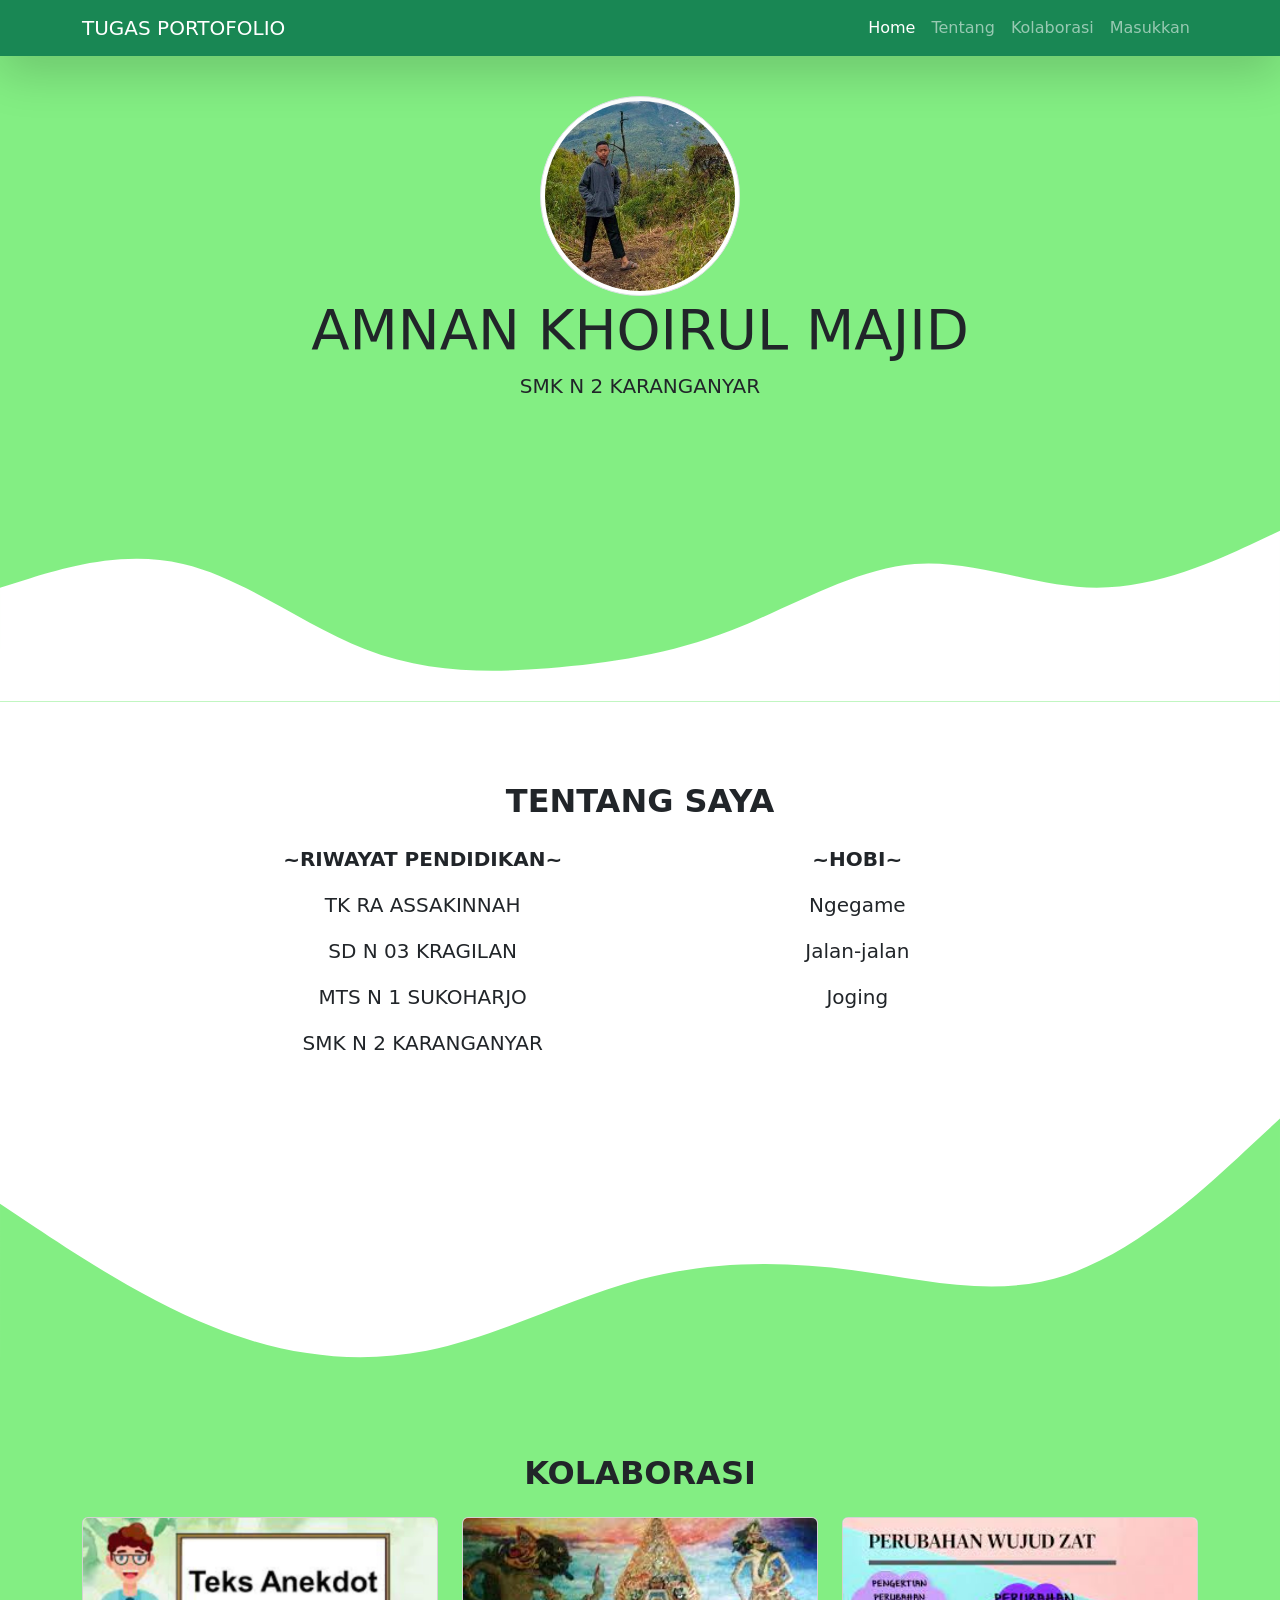
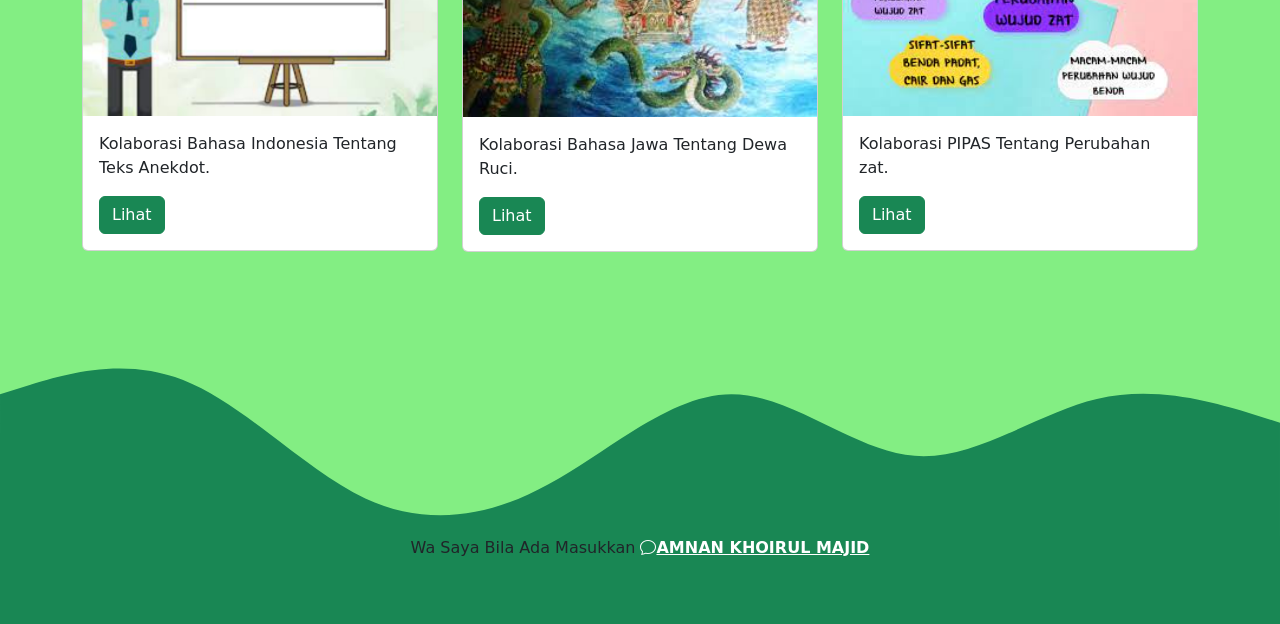
==== index.html @ a63997b0 "first cm" ====
<!DOCTYPE html>
<html lang="en">
  <head>
    <!-- Required meta tags -->

    <meta charset="utf-8" />
    <meta name="viewport" content="width=device-width, initial-scale=1" />

    <!-- Bootstrap CSS -->

    <link href="https://cdn.jsdelivr.net/npm/bootstrap@5.0.2/dist/css/bootstrap.min.css" rel="stylesheet" integrity="sha384-EVSTQN3/azprG1Anm3QDgpJLIm9Nao0Yz1ztcQTwFspd3yD65VohhpuuCOmLASjC" crossorigin="anonymous" />
    <!-- icons -->
    <link rel="stylesheet" href="https://cdn.jsdelivr.net/npm/bootstrap-icons@1.11.1/font/bootstrap-icons.css">
    <!-- akhir icons -->
    <title>CV AKM</title>
    <!-- my css -->
    <link rel="stylesheet" href="style.css" />
  </head>
  <body>
    <!-- navbar -->

    <nav class="navbar navbar-expand-lg navbar-dark shadow-lg bg-success fixed-top">
      <div class="container">
        <a class="navbar-brand" href="#">TUGAS PORTOFOLIO</a>
        <button class="navbar-toggler" type="button" data-bs-toggle="collapse" data-bs-target="#navbarNav" aria-controls="navbarNav" aria-expanded="false" aria-label="Toggle navigation">
          <span class="navbar-toggler-icon"></span>
        </button>
        <div class="collapse navbar-collapse" id="navbarNav">
          <ul class="navbar-nav ms-auto">
            <li class="nav-item">
              <a class="nav-link active" aria-current="page" href="#Home">Home</a>
            </li>
            <li class="nav-item">
              <a class="nav-link" href="#Tentang">Tentang</a>
            </li>
            <li class="nav-item">
              <a class="nav-link" href="#Kolaborasi">Kolaborasi</a>
            </li>
            <li class="nav-item">
              <a class="nav-link" href="#Masukkan">Masukkan</a>
            </li>
          </ul>
        </div>
      </div>
    </nav>

    <!-- akhir navbar -->

    <!-- awal jumbotron -->

    <section id="Home">
      <img src="WhatsApp Image 2023-10-22 at 22.53.59 (1).jpeg" alt="AMNAN KHOIRUL MAJID" width="200" class="rounded-circle img-thumbnail" />
      <b><h1 class="display-4">AMNAN KHOIRUL MAJID</h1></b>
      <p class="lead">SMK N 2 KARANGANYAR</p>
      <svg xmlns="http://www.w3.org/2000/svg" viewBox="0 0 1440 320">
        <path
          fill="#ffffff"
          fill-opacity=""
          d="M0,192L34.3,181.3C68.6,171,137,149,206,165.3C274.3,181,343,235,411,261.3C480,288,549,288,617,282.7C685.7,277,754,267,823,240C891.4,213,960,171,1029,165.3C1097.1,160,1166,192,1234,192C1302.9,192,1371,160,1406,144L1440,128L1440,320L1405.7,320C1371.4,320,1303,320,1234,320C1165.7,320,1097,320,1029,320C960,320,891,320,823,320C754.3,320,686,320,617,320C548.6,320,480,320,411,320C342.9,320,274,320,206,320C137.1,320,69,320,34,320L0,320Z"
        ></path>
      </svg>
    </section>

    <!-- akhir jumbotron -->
    <!-- awal about -->
    <section id="Tentang">
      <div class="coutainer">
        <div class="row text-center mb-3">
          <div class="col">
            <h2 class="fw-bold">TENTANG SAYA</h2></b>
          </div>
        </div>
        <div class="row justify-content-center fs-5 text-center mb-3">
          <div class="col-md-4">
            <p>
              <b><tr>~RIWAYAT PENDIDIKAN~</tr></b>
              <td>
                <p>TK RA ASSAKINNAH</p>
                <p>SD N 03 KRAGILAN</p>
                <p>MTS N 1 SUKOHARJO</p>
                <p>SMK N 2 KARANGANYAR</p>
              </td>
            </p>
          </div>
          <div class="col-md-4">
            <p>
              <b><tr>~HOBI~</tr></b>
              <td>
                <p>Ngegame</p>
                <p>Jalan-jalan</p>
                <p>Joging</p>
              </td>
            </p>
          </div>
        </div>
      </div>
    </section>
    <svg xmlns="http://www.w3.org/2000/svg" viewBox="0 0 1440 320">
      <path
        fill="#83ee83"
        fill-opacity="1"
        d="M0,128L40,154.7C80,181,160,235,240,266.7C320,299,400,309,480,293.3C560,277,640,235,720,213.3C800,192,880,192,960,202.7C1040,213,1120,235,1200,208C1280,181,1360,107,1400,69.3L1440,32L1440,320L1400,320C1360,320,1280,320,1200,320C1120,320,1040,320,960,320C880,320,800,320,720,320C640,320,560,320,480,320C400,320,320,320,240,320C160,320,80,320,40,320L0,320Z"
      ></path>
    </svg>
    <!-- akhir about -->
    <!-- awal projek -->
    <section id="Kolaborasi">
      <div class="container">
        <div class="row text-center mb-3">
          <div class="col">
            <b><h2 class="fw-bold">KOLABORASI</h2></b>
          </div>
        </div>
        <div class="row">
          <div class="col-md-4">
            <div class="card">
              <img src="indo.jpeg" class="card-img-top" alt="Bahasa Indonesia" />
              <div class="card-body">
                <p class="card-text">Kolaborasi Bahasa Indonesia Tentang Teks Anekdot.</p>
                <a href="indo.html" class="btn btn-success">Lihat</a>
              </div>
            </div>
          </div>
          <div class="col-md-4">
            <div class="card">
              <img src="jawa.jpg" class="card-img-top" alt="Bahasa Indonesia" />
              <div class="card-body">
                <p class="card-text">Kolaborasi Bahasa Jawa Tentang Dewa Ruci.</p>
                <a href="jawa.html"class="btn btn-success">Lihat</a>
              </div>
            </div>
          </div>
          <div class="col-md-4">
            <div class="card">
              <img src="pipas.jpg" class="card-img-top" alt="Bahasa Indonesia" />
              <div class="card-body">
                <p class="card-text">Kolaborasi PIPAS Tentang Perubahan zat.</p>
                <a href="pipas.html"class="btn btn-success">Lihat</a>
              </div>
            </div>
          </div>
        </div>
      </div>
      <svg xmlns="http://www.w3.org/2000/svg" viewBox="0 0 1440 320">
        <path
          fill="#198754"
          fill-opacity="1"
          d="M0,160L34.3,149.3C68.6,139,137,117,206,144C274.3,171,343,245,411,277.3C480,309,549,299,617,261.3C685.7,224,754,160,823,160C891.4,160,960,224,1029,229.3C1097.1,235,1166,181,1234,165.3C1302.9,149,1371,171,1406,181.3L1440,192L1440,320L1405.7,320C1371.4,320,1303,320,1234,320C1165.7,320,1097,320,1029,320C960,320,891,320,823,320C754.3,320,686,320,617,320C548.6,320,480,320,411,320C342.9,320,274,320,206,320C137.1,320,69,320,34,320L0,320Z"
        ></path>
      </svg>
    </section>
    <!-- akhir projek -->
    <!-- masukan  -->
    <!-- <div class="masukkan">
      <div class="container">
        <div class="row text-center mb-3">
          <div class="col">
            <h2>Bila Ada Masukkan</h2>
          </div>
        </div>
      </div>
    </div> -->
    <!-- <svg xmlns="http://www.w3.org/2000/svg" viewBox="0 0 1440 320">
      <path
        fill="#198754"
        fill-opacity="1"
        d="M0,160L34.3,149.3C68.6,139,137,117,206,144C274.3,171,343,245,411,277.3C480,309,549,299,617,261.3C685.7,224,754,160,823,160C891.4,160,960,224,1029,229.3C1097.1,235,1166,181,1234,165.3C1302.9,149,1371,171,1406,181.3L1440,192L1440,320L1405.7,320C1371.4,320,1303,320,1234,320C1165.7,320,1097,320,1029,320C960,320,891,320,823,320C754.3,320,686,320,617,320C548.6,320,480,320,411,320C342.9,320,274,320,206,320C137.1,320,69,320,34,320L0,320Z"
      ></path>
    </svg> -->
    <!-- akhir masukkan -->

    <script src="https://cdn.jsdelivr.net/npm/bootstrap@5.0.2/dist/js/bootstrap.bundle.min.js" integrity="sha384-MrcW6ZMFYlzcLA8Nl+NtUVF0sA7MsXsP1UyJoMp4YLEuNSfAP+JcXn/tWtIaxVXM" crossorigin="anonymous"></script>
  </body>
  <footer id="Masukkan">
  <!-- <footer class="bg-success text-center pb-5 text-white"> -->
    <p>Wa Saya Bila Ada Masukkan <i class="bi bi-chat text-white"></i><a href="https://wa.me/62882003370440" class="text-white fw-bold">AMNAN KHOIRUL MAJID</a></p>
  </footer>
</html>
---- style.css ----
#Home {
  padding-top: 6rem;
  background-color: #83ee83;
  text-align: center;
}

#Kolaborasi{
  background-color:#83ee83 ;
}
section{
  padding-top: 5rem;
  cursor: pointer;
}
footer{
  background-color: #198754;
  /* padding-top: 5; */
  text-decoration-color: white;
  padding-bottom: 3rem;
  text-align: center;
}
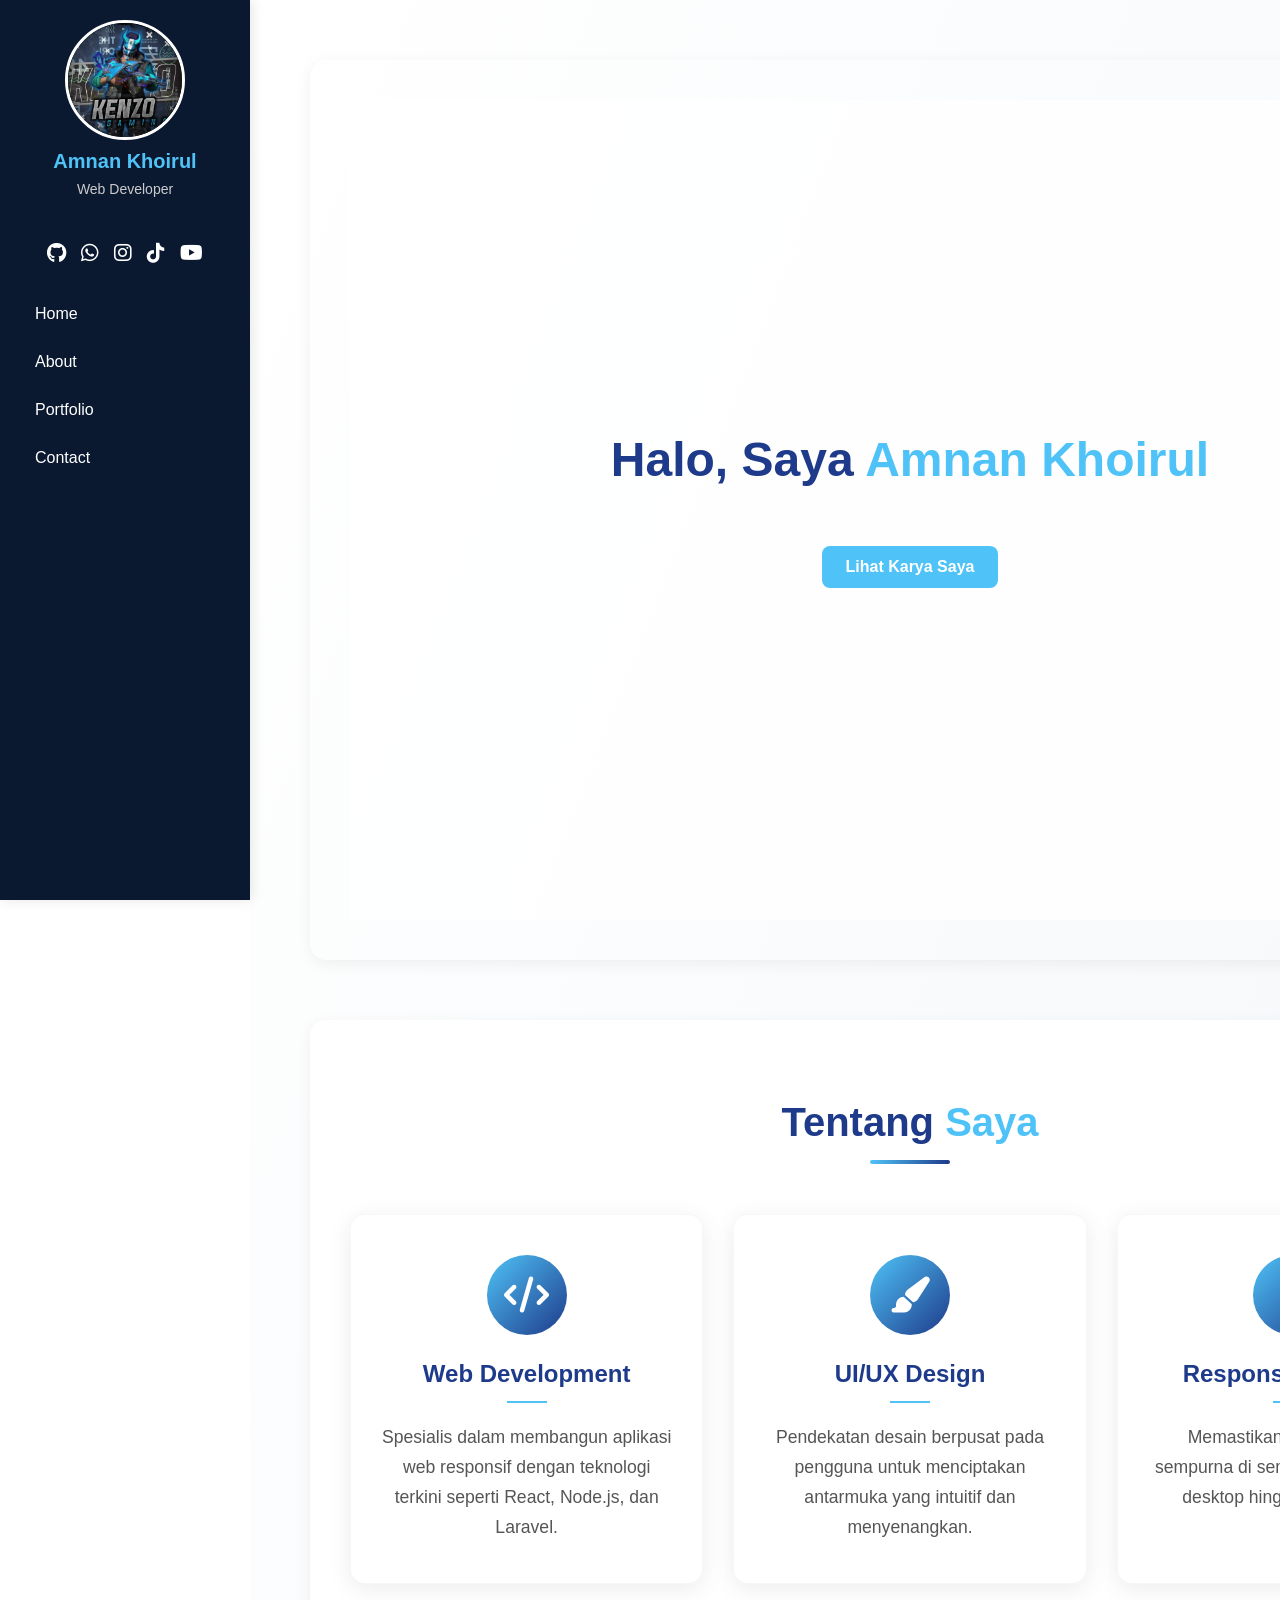
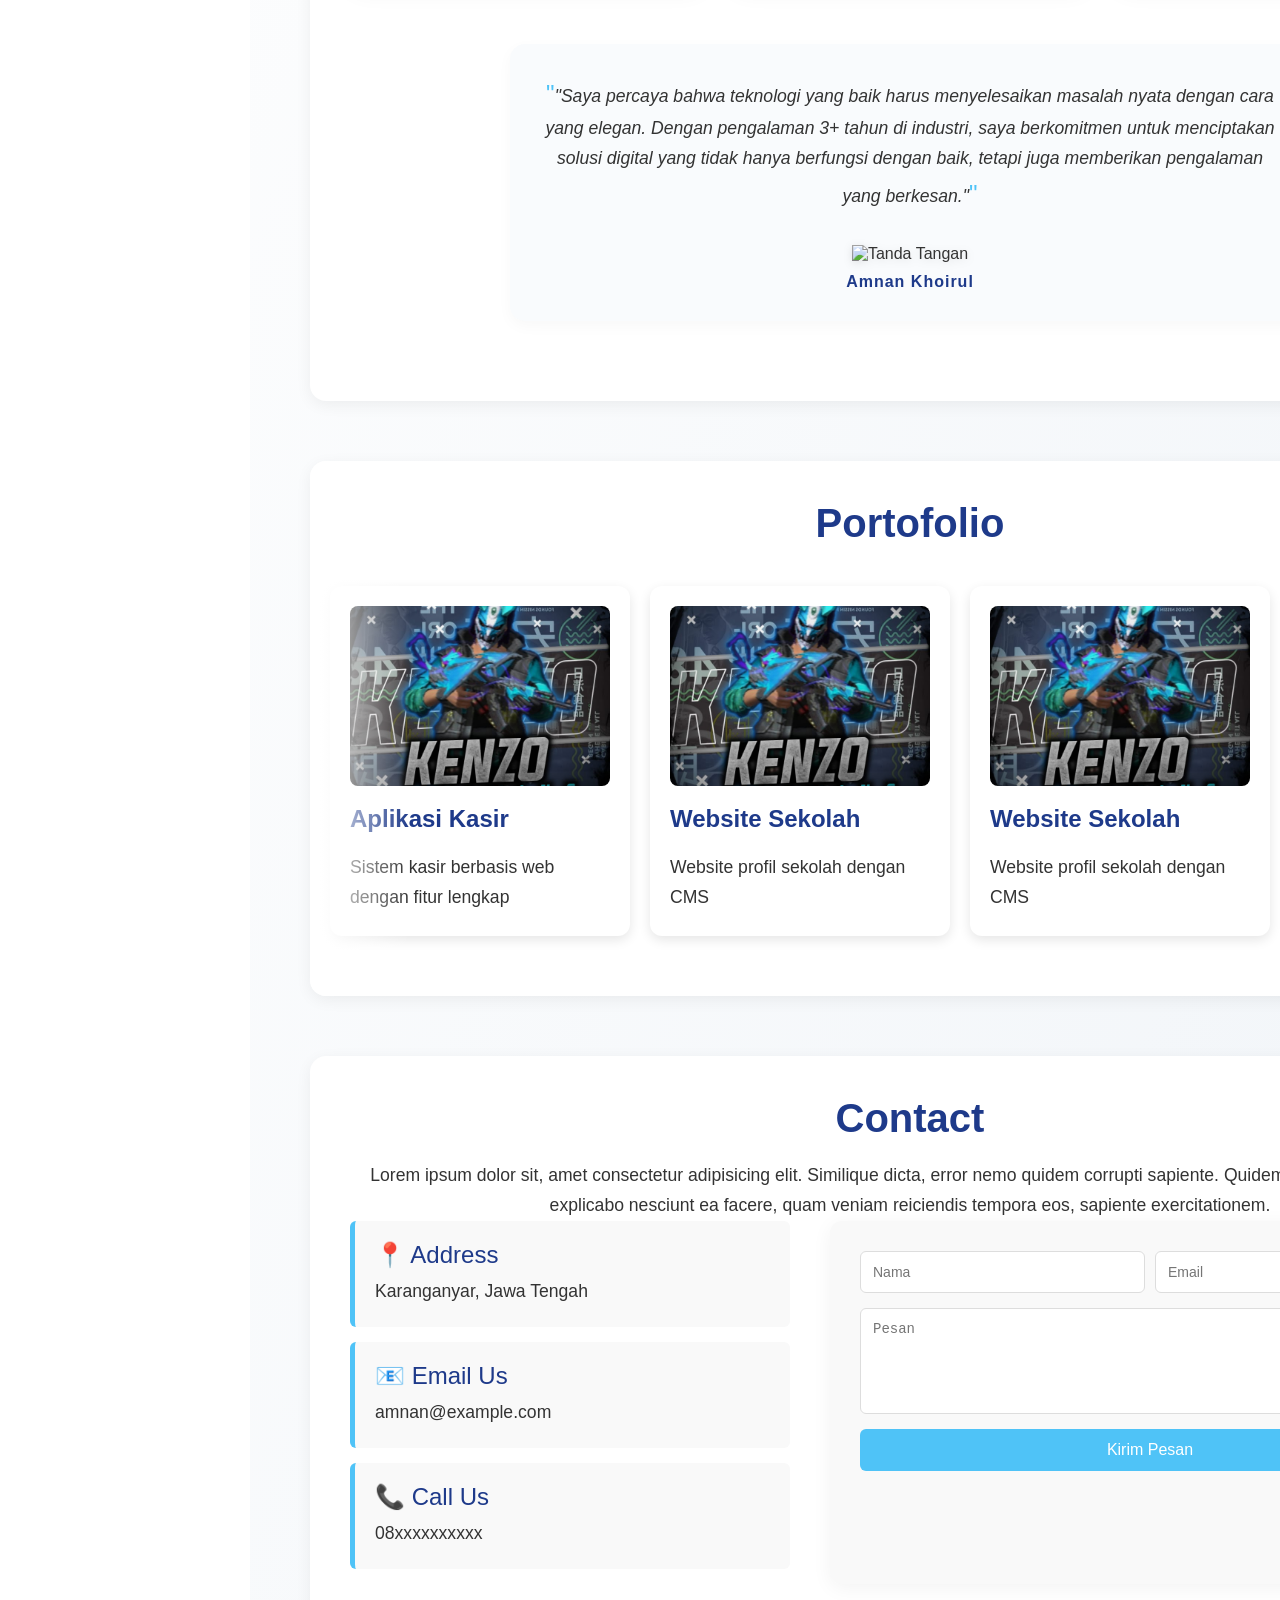
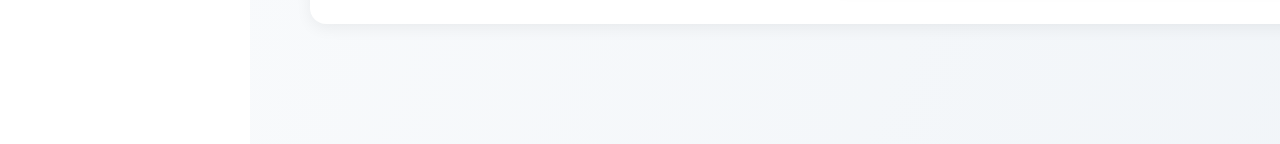
==== commit 38005fe4: "upload landing page" ====
--- a/index.html
+++ b/index.html
@@ -1,178 +1,194 @@
 <!DOCTYPE html>
-<html lang="en">
-  <head>
-    <!-- Required meta tags -->
+<html lang="id">
+<head>
+    <meta charset="UTF-8" />
+    <meta name="viewport" content="width=device-width, initial-scale=1.0" />
+    <title>Portofolio Amnan Khoirul</title>
+    <link rel="stylesheet" href="style.css" />
+    <link href="https://unpkg.com/aos@2.3.1/dist/aos.css" rel="stylesheet" />
+    <link href="https://cdnjs.cloudflare.com/ajax/libs/font-awesome/6.5.0/css/all.min.css" rel="stylesheet" />
 
-    <meta charset="utf-8" />
-    <meta name="viewport" content="width=device-width, initial-scale=1" />
+</head>
+<body>
+    <div class="container">
+        <aside class="sidebar">
+            <div class="profile">
+                <div class="profile-pic">
+                <img src="img/profil.jpeg" alt="Foto Profil" />
+                </div>
+                <h2>Amnan Khoirul</h2>
+                <p>Web Developer</p>
+            </div>
+            <div class="social-icons">
+                <a href="#"><i class="fab fa-github"></i></a>
+                <a href="#"><i class="fab fa-whatsapp"></i></a>
+                <a href="#"><i class="fab fa-instagram"></i></a>
+                <a href="#"><i class="fab fa-tiktok"></i></a>
+                <a href="#"><i class="fab fa-youtube"></i></a>
+                
+            </div>
+            <nav class="nav">
+                <a href="#home">Home</a>
+                <a href="#about">About</a>
+                <a href="#portfolio">Portfolio</a>
+                <a href="#contact">Contact</a>
+            </nav>
+        </aside>
+        
+        <!-- home -->
+        <main class="main">
+            <section id="home" class="hero-section">
+            <div class="overlay">
+                <div class="hero-content" data-aos="fade-up">
+                <h1>Halo, Saya <span class="highlight">Amnan Khoirul</span></h1>
+                <p id="typed-desc"></p> <!-- Biarkan kosong, akan diisi oleh Typed.js -->
+                <a href="#portfolio" class="cta-button">Lihat Karya Saya</a>
+                </div>
+            </div>
+            </section>
 
-    <!-- Bootstrap CSS -->
 
-    <link href="https://cdn.jsdelivr.net/npm/bootstrap@5.0.2/dist/css/bootstrap.min.css" rel="stylesheet" integrity="sha384-EVSTQN3/azprG1Anm3QDgpJLIm9Nao0Yz1ztcQTwFspd3yD65VohhpuuCOmLASjC" crossorigin="anonymous" />
-    <!-- icons -->
-    <link rel="stylesheet" href="https://cdn.jsdelivr.net/npm/bootstrap-icons@1.11.1/font/bootstrap-icons.css">
-    <!-- akhir icons -->
-    <title>CV AKM</title>
-    <!-- my css -->
-    <link rel="stylesheet" href="style.css" />
-  </head>
-  <body>
-    <!-- navbar -->
+            <section id="about" class="about-section">
+            <h2 class="section-title">Tentang <span>Saya</span></h2>
+            
+            <div class="about-grid">
+                <div class="about-card" data-aos="zoom-in">
+                <div class="about-icon">
+                    <i class="fas fa-code"></i>
+                </div>
+                <h3>Web Development</h3>
+                <p>Spesialis dalam membangun aplikasi web responsif dengan teknologi terkini seperti React, Node.js, dan Laravel.</p>
+                </div>
+                
+                <div class="about-card" data-aos="zoom-in" data-aos-delay="100">
+                <div class="about-icon">
+                    <i class="fas fa-paint-brush"></i>
+                </div>
+                <h3>UI/UX Design</h3>
+                <p>Pendekatan desain berpusat pada pengguna untuk menciptakan antarmuka yang intuitif dan menyenangkan.</p>
+                </div>
+                
+                <div class="about-card" data-aos="zoom-in" data-aos-delay="200">
+                <div class="about-icon">
+                    <i class="fas fa-mobile-alt"></i>
+                </div>
+                <h3>Responsive Design</h3>
+                <p>Memastikan website tampil sempurna di semua perangkat, dari desktop hingga smartphone.</p>
+                </div>
+            </div>
+            
+            <div class="about-bio">
+                <p>"Saya percaya bahwa teknologi yang baik harus menyelesaikan masalah nyata dengan cara yang elegan. Dengan pengalaman 3+ tahun di industri, saya berkomitmen untuk menciptakan solusi digital yang tidak hanya berfungsi dengan baik, tetapi juga memberikan pengalaman yang berkesan."</p>
+                <div class="signature">
+                <img src="img/signature.png" alt="Tanda Tangan">
+                <span>Amnan Khoirul</span>
+                </div>
+            </div>
+            </section>
 
-    <nav class="navbar navbar-expand-lg navbar-dark shadow-lg bg-success fixed-top">
-      <div class="container">
-        <a class="navbar-brand" href="#">TUGAS PORTOFOLIO</a>
-        <button class="navbar-toggler" type="button" data-bs-toggle="collapse" data-bs-target="#navbarNav" aria-controls="navbarNav" aria-expanded="false" aria-label="Toggle navigation">
-          <span class="navbar-toggler-icon"></span>
-        </button>
-        <div class="collapse navbar-collapse" id="navbarNav">
-          <ul class="navbar-nav ms-auto">
-            <li class="nav-item">
-              <a class="nav-link active" aria-current="page" href="#Home">Home</a>
-            </li>
-            <li class="nav-item">
-              <a class="nav-link" href="#Tentang">Tentang</a>
-            </li>
-            <li class="nav-item">
-              <a class="nav-link" href="#Kolaborasi">Kolaborasi</a>
-            </li>
-            <li class="nav-item">
-              <a class="nav-link" href="#Masukkan">Masukkan</a>
-            </li>
-          </ul>
-        </div>
-      </div>
-    </nav>
+            <!-- portofolio -->
+            <section id="portfolio">
+            <h2 class="judul">Portofolio</h2>
+            <div class="portfolio-container">
+                <div class="portfolio-slider">
+                <div class="slider-wrapper">
+                    <div class="slider-track">
+                    <!-- Card 1 -->
+                    <div class="card">
+                        <img src="img/profil.jpeg" alt="Proyek 1" class="portfolio-img">
+                        <h3>Aplikasi Kasir</h3>
+                        <p>Sistem kasir berbasis web dengan fitur lengkap</p>
+                    </div>
+                    
+                    <!-- Card 2 -->
+                    <div class="card">
+                        <img src="img/profil.jpeg" alt="Proyek 2" class="portfolio-img">
+                        <h3>Website Sekolah</h3>
+                        <p>Website profil sekolah dengan CMS</p>
+                    </div>
 
-    <!-- akhir navbar -->
+                    <!-- Card 3 -->
+                    <div class="card">
+                        <img src="img/profil.jpeg" alt="Proyek 2" class="portfolio-img">
+                        <h3>Website Sekolah</h3>
+                        <p>Website profil sekolah dengan CMS</p>
+                    </div>
+                    
+                    <!-- Tambahkan card lainnya -->
+                    </div>
+                    
+                    <!-- Duplikat track untuk efek loop mulus -->
+                    <div class="slider-track">
+                    <!-- Card 1 (duplikat) -->
+                    <div class="card">
+                        <img src="img/profil.jpeg" alt="Proyek 1" class="portfolio-img">
+                        <h3>Aplikasi Kasir</h3>
+                        <p>Sistem kasir berbasis web dengan fitur lengkap</p>
+                    </div>
+                    
+                    <!-- Card 2 (duplikat) -->
+                    <div class="card">
+                        <img src="img/profil.jpeg" alt="Proyek 2" class="portfolio-img">
+                        <h3>Website Sekolah</h3>
+                        <p>Website profil sekolah dengan CMS</p>
+                    </div>
 
-    <!-- awal jumbotron -->
+                    <!-- Card 3 (duplikat) -->
+                    <div class="card">
+                        <img src="img/profil.jpeg" alt="Proyek 2" class="portfolio-img">
+                        <h3>Website Sekolah</h3>
+                        <p>Website profil sekolah dengan CMS</p>
+                    </div>
+                    
+                    <!-- Tambahkan card lainnya (duplikat) -->
+                    </div>
+                </div>
+                </div>
+            </div>
+            </section>
 
-    <section id="Home">
-      <img src="WhatsApp Image 2023-10-22 at 22.53.59 (1).jpeg" alt="AMNAN KHOIRUL MAJID" width="200" class="rounded-circle img-thumbnail" />
-      <b><h1 class="display-4">AMNAN KHOIRUL MAJID</h1></b>
-      <p class="lead">SMK N 2 KARANGANYAR</p>
-      <svg xmlns="http://www.w3.org/2000/svg" viewBox="0 0 1440 320">
-        <path
-          fill="#ffffff"
-          fill-opacity=""
-          d="M0,192L34.3,181.3C68.6,171,137,149,206,165.3C274.3,181,343,235,411,261.3C480,288,549,288,617,282.7C685.7,277,754,267,823,240C891.4,213,960,171,1029,165.3C1097.1,160,1166,192,1234,192C1302.9,192,1371,160,1406,144L1440,128L1440,320L1405.7,320C1371.4,320,1303,320,1234,320C1165.7,320,1097,320,1029,320C960,320,891,320,823,320C754.3,320,686,320,617,320C548.6,320,480,320,411,320C342.9,320,274,320,206,320C137.1,320,69,320,34,320L0,320Z"
-        ></path>
-      </svg>
-    </section>
 
-    <!-- akhir jumbotron -->
-    <!-- awal about -->
-    <section id="Tentang">
-      <div class="coutainer">
-        <div class="row text-center mb-3">
-          <div class="col">
-            <h2 class="fw-bold">TENTANG SAYA</h2></b>
-          </div>
-        </div>
-        <div class="row justify-content-center fs-5 text-center mb-3">
-          <div class="col-md-4">
-            <p>
-              <b><tr>~RIWAYAT PENDIDIKAN~</tr></b>
-              <td>
-                <p>TK RA ASSAKINNAH</p>
-                <p>SD N 03 KRAGILAN</p>
-                <p>MTS N 1 SUKOHARJO</p>
-                <p>SMK N 2 KARANGANYAR</p>
-              </td>
-            </p>
-          </div>
-          <div class="col-md-4">
-            <p>
-              <b><tr>~HOBI~</tr></b>
-              <td>
-                <p>Ngegame</p>
-                <p>Jalan-jalan</p>
-                <p>Joging</p>
-              </td>
-            </p>
-          </div>
-        </div>
-      </div>
-    </section>
-    <svg xmlns="http://www.w3.org/2000/svg" viewBox="0 0 1440 320">
-      <path
-        fill="#83ee83"
-        fill-opacity="1"
-        d="M0,128L40,154.7C80,181,160,235,240,266.7C320,299,400,309,480,293.3C560,277,640,235,720,213.3C800,192,880,192,960,202.7C1040,213,1120,235,1200,208C1280,181,1360,107,1400,69.3L1440,32L1440,320L1400,320C1360,320,1280,320,1200,320C1120,320,1040,320,960,320C880,320,800,320,720,320C640,320,560,320,480,320C400,320,320,320,240,320C160,320,80,320,40,320L0,320Z"
-      ></path>
-    </svg>
-    <!-- akhir about -->
-    <!-- awal projek -->
-    <section id="Kolaborasi">
-      <div class="container">
-        <div class="row text-center mb-3">
-          <div class="col">
-            <b><h2 class="fw-bold">KOLABORASI</h2></b>
-          </div>
-        </div>
-        <div class="row">
-          <div class="col-md-4">
-            <div class="card">
-              <img src="indo.jpeg" class="card-img-top" alt="Bahasa Indonesia" />
-              <div class="card-body">
-                <p class="card-text">Kolaborasi Bahasa Indonesia Tentang Teks Anekdot.</p>
-                <a href="indo.html" class="btn btn-success">Lihat</a>
-              </div>
-            </div>
-          </div>
-          <div class="col-md-4">
-            <div class="card">
-              <img src="jawa.jpg" class="card-img-top" alt="Bahasa Indonesia" />
-              <div class="card-body">
-                <p class="card-text">Kolaborasi Bahasa Jawa Tentang Dewa Ruci.</p>
-                <a href="jawa.html"class="btn btn-success">Lihat</a>
-              </div>
-            </div>
-          </div>
-          <div class="col-md-4">
-            <div class="card">
-              <img src="pipas.jpg" class="card-img-top" alt="Bahasa Indonesia" />
-              <div class="card-body">
-                <p class="card-text">Kolaborasi PIPAS Tentang Perubahan zat.</p>
-                <a href="pipas.html"class="btn btn-success">Lihat</a>
-              </div>
-            </div>
-          </div>
-        </div>
-      </div>
-      <svg xmlns="http://www.w3.org/2000/svg" viewBox="0 0 1440 320">
-        <path
-          fill="#198754"
-          fill-opacity="1"
-          d="M0,160L34.3,149.3C68.6,139,137,117,206,144C274.3,171,343,245,411,277.3C480,309,549,299,617,261.3C685.7,224,754,160,823,160C891.4,160,960,224,1029,229.3C1097.1,235,1166,181,1234,165.3C1302.9,149,1371,171,1406,181.3L1440,192L1440,320L1405.7,320C1371.4,320,1303,320,1234,320C1165.7,320,1097,320,1029,320C960,320,891,320,823,320C754.3,320,686,320,617,320C548.6,320,480,320,411,320C342.9,320,274,320,206,320C137.1,320,69,320,34,320L0,320Z"
-        ></path>
-      </svg>
-    </section>
-    <!-- akhir projek -->
-    <!-- masukan  -->
-    <!-- <div class="masukkan">
-      <div class="container">
-        <div class="row text-center mb-3">
-          <div class="col">
-            <h2>Bila Ada Masukkan</h2>
-          </div>
-        </div>
-      </div>
-    </div> -->
-    <!-- <svg xmlns="http://www.w3.org/2000/svg" viewBox="0 0 1440 320">
-      <path
-        fill="#198754"
-        fill-opacity="1"
-        d="M0,160L34.3,149.3C68.6,139,137,117,206,144C274.3,171,343,245,411,277.3C480,309,549,299,617,261.3C685.7,224,754,160,823,160C891.4,160,960,224,1029,229.3C1097.1,235,1166,181,1234,165.3C1302.9,149,1371,171,1406,181.3L1440,192L1440,320L1405.7,320C1371.4,320,1303,320,1234,320C1165.7,320,1097,320,1029,320C960,320,891,320,823,320C754.3,320,686,320,617,320C548.6,320,480,320,411,320C342.9,320,274,320,206,320C137.1,320,69,320,34,320L0,320Z"
-      ></path>
-    </svg> -->
-    <!-- akhir masukkan -->
+            <!-- contact -->
+            <section id="contact" class="contact-section">
+                <h2 class="judul">Contact</h2>
+                <p class="subjudul">Lorem ipsum dolor sit, amet consectetur adipisicing elit. Similique dicta, error nemo quidem corrupti sapiente. Quidem earum labore debitis explicabo nesciunt ea facere, quam veniam reiciendis tempora eos, sapiente exercitationem.</p>
+                <div class="container-contact mt-3">
+                    <div class="contact-info">
+                        <div class="info-box">
+                            <span class="icon">📍 Address</span>
+                            <p>Karanganyar, Jawa Tengah</p>
+                        </div>
+                        <div class="info-box">
+                            <span class="icon">📧 Email Us</span>
+                            <p>amnan@example.com</p>
+                        </div>
+                        <div class="info-box">
+                            <span class="icon">📞 Call Us</span>
+                            <p>08xxxxxxxxxx</p>
+                        </div>
+                    </div>
 
-    <script src="https://cdn.jsdelivr.net/npm/bootstrap@5.0.2/dist/js/bootstrap.bundle.min.js" integrity="sha384-MrcW6ZMFYlzcLA8Nl+NtUVF0sA7MsXsP1UyJoMp4YLEuNSfAP+JcXn/tWtIaxVXM" crossorigin="anonymous"></script>
-  </body>
-  <footer id="Masukkan">
-  <!-- <footer class="bg-success text-center pb-5 text-white"> -->
-    <p>Wa Saya Bila Ada Masukkan <i class="bi bi-chat text-white"></i><a href="https://wa.me/62882003370440" class="text-white fw-bold">AMNAN KHOIRUL MAJID</a></p>
-  </footer>
+                    <div class="contact-form">
+                        <form>
+                            <div class="form-row">
+                                <input type="text" placeholder="Nama" required />
+                                <input type="email" placeholder="Email" required />
+                            </div>
+                            <textarea placeholder="Pesan" rows="5" required></textarea>
+                            <button type="submit">Kirim Pesan</button>
+                        </form>
+                    </div>
+                </div>
+            </section>
+        </main>
+    </div>
+
+    <script src="js/script.js"></script>
+    <script src="https://unpkg.com/aos@2.3.1/dist/aos.js"></script>
+    <script src="https://cdn.jsdelivr.net/npm/typed.js@2.0.12"></script>
+    <script>
+        AOS.init();
+    </script>
+
+</body>
 </html>
--- a/style.css
+++ b/style.css
@@ -1,20 +1,656 @@
-#Home {
-  padding-top: 6rem;
-  background-color: #83ee83;
+* {
+  margin: 0;
+  padding: 0;
+  box-sizing: border-box;
+}
+
+body {
+  font-family: 'Segoe UI', sans-serif;
+  background-color: #ffffff;
+  color: #333;
+  overflow-x: hidden;
+}
+
+.container {
+  display: flex;
+}
+
+/* SIDEBAR FIXED */
+.sidebar {
+  position: fixed;
+  top: 0;
+  left: 0;
+  width: 250px;
+  height: 100vh;
+  background-color: #0a1930;
+  color: white;
+  padding: 20px;
+  display: flex;
+  flex-direction: column;
+  gap: 30px;
+  box-shadow: 2px 0 12px rgba(0, 0, 0, 0.1);
+  z-index: 100;
+}
+
+.profile {
   text-align: center;
 }
 
-#Kolaborasi{
-  background-color:#83ee83 ;
-}
-section{
-  padding-top: 5rem;
+.profile-pic {
+  width: 120px;
+  height: 120px;
+  border-radius: 50%;
+  overflow: hidden;
+  margin: 0 auto 10px;
+  border: 3px solid white;
+}
+
+.profile-pic img {
+  width: 100%;
+  height: 100%;
+  object-fit: cover;
+}
+
+.profile h2 {
+  font-size: 20px;
+  margin: 10px 0 5px;
+  color: #4fc3f7;
+}
+
+.profile p {
+  font-size: 14px;
+  color: #ccc;
+}
+
+.nav {
+  display: flex;
+  flex-direction: column;
+  gap: 10px;
+}
+
+.nav a {
+  color: white;
+  text-decoration: none;
+  padding: 10px 15px;
+  border-radius: 6px;
+  transition: 0.2s;
+}
+
+.nav a:hover,
+.nav a.active {
+  background-color: #1e3a8a;
+  color: #fff;
+}
+
+html {
+  scroll-behavior: smooth;
+}
+
+/* MAIN CONTENT */
+.main {
+  margin-left: 250px;
+  padding: 60px;
+  background: linear-gradient(to bottom right, #ffffff, #f0f4f8);
+  flex: 1;
+  min-height: 100vh;
+}
+
+section {
+  margin-bottom: 60px;
+  padding: 40px;
+  background-color: #ffffff;
+  border-radius: 16px;
+  box-shadow: 0 4px 16px rgba(0, 0, 0, 0.06);
+  transition: 0.3s ease;
+}
+
+section:hover {
+  transform: translateY(-3px);
+}
+
+h1, h2, h3 {
+  color: #1e3a8a;
+  margin-bottom: 20px;
+}
+
+h1 {
+  font-size: 3rem;
+}
+
+h2 {
+  font-size: 2.5rem;
+}
+
+h3 {
+  font-size: 1.5rem;
+}
+
+p {
+  font-size: 1.1rem;
+  line-height: 1.7;
+}
+
+/* HERO SECTION */
+.hero-section {
+  position: relative;
+  background: url('img/amnan-hero.jpg') center/cover no-repeat;
+  height: 100vh;
+  display: flex;
+  align-items: center;
+  justify-content: center;
+  color: white;
+}
+
+.overlay {
+  background: rgba(255, 255, 255, 0.85);
+  width: 100%;
+  height: 100%;
+  display: flex;
+  align-items: center;
+  justify-content: center;
+}
+
+.hero-content {
+  text-align: center;
+  padding: 20px;
+  max-width: 800px;
+}
+
+.hero-content h1 {
+  font-size: 3rem;
+  margin-bottom: 10px;
+  color: #1e3a8a;
+}
+
+.hero-content .highlight {
+  color: #4fc3f7;
+}
+
+.hero-content p {
+  font-size: 1.2rem;
+  margin-bottom: 20px;
+  color: #333;
+}
+
+.cta-button {
+  padding: 12px 24px;
+  background-color: #4fc3f7;
+  color: white;
+  font-weight: bold;
+  border-radius: 8px;
+  text-decoration: none;
+  transition: 0.3s ease;
+  display: inline-block;
+}
+
+.cta-button:hover {
+  background-color: #0288d1;
+  transform: translateY(-2px);
+  box-shadow: 0 4px 12px rgba(0, 0, 0, 0.1);
+}
+
+/* ABOUT SECTION - VERSION 2 */
+.about-section {
+  padding: 80px 40px;
+}
+
+.section-title {
+  text-align: center;
+  margin-bottom: 50px;
+  position: relative;
+}
+
+.section-title span {
+  color: #4fc3f7;
+}
+
+.section-title::after {
+  content: '';
+  display: block;
+  width: 80px;
+  height: 4px;
+  background: linear-gradient(to right, #4fc3f7, #1e3a8a);
+  margin: 15px auto 0;
+  border-radius: 2px;
+}
+
+.about-grid {
+  display: grid;
+  grid-template-columns: repeat(auto-fit, minmax(300px, 1fr));
+  gap: 30px;
+  max-width: 1200px;
+  margin: 0 auto 50px;
+}
+
+.about-card {
+  background: #fff;
+  padding: 40px 30px;
+  border-radius: 15px;
+  box-shadow: 0 5px 25px rgba(0, 0, 0, 0.08);
+  transition: all 0.4s cubic-bezier(0.175, 0.885, 0.32, 1.275);
+  text-align: center;
+  border: 1px solid rgba(0, 0, 0, 0.03);
+}
+
+.about-card:hover {
+  transform: translateY(-10px) scale(1.02);
+  box-shadow: 0 15px 35px rgba(0, 0, 0, 0.12);
+}
+
+.about-icon {
+  width: 80px;
+  height: 80px;
+  margin: 0 auto 25px;
+  background: linear-gradient(135deg, #4fc3f7, #1e3a8a);
+  border-radius: 50%;
+  display: flex;
+  align-items: center;
+  justify-content: center;
+  color: white;
+  font-size: 36px;
+  transition: transform 0.3s;
+}
+
+.about-card:hover .about-icon {
+  transform: rotate(15deg) scale(1.1);
+}
+
+.about-card h3 {
+  margin-bottom: 20px;
+  padding-bottom: 15px;
+  position: relative;
+}
+
+.about-card h3::after {
+  content: '';
+  position: absolute;
+  bottom: 0;
+  left: 50%;
+  transform: translateX(-50%);
+  width: 40px;
+  height: 2px;
+  background: #4fc3f7;
+}
+
+.about-card p {
+  color: #555;
+}
+
+.about-bio {
+  max-width: 800px;
+  margin: 60px auto 0;
+  text-align: center;
+  padding: 30px;
+  background: #f9fbfd;
+  border-radius: 15px;
+  box-shadow: 0 5px 15px rgba(0, 0, 0, 0.03);
+}
+
+.about-bio p {
+  font-style: italic;
+  position: relative;
+  margin-bottom: 20px;
+}
+
+.about-bio p::before,
+.about-bio p::after {
+  content: '"';
+  font-size: 24px;
+  color: #4fc3f7;
+  font-style: normal;
+}
+
+.signature {
+  margin-top: 30px;
+}
+
+.signature img {
+  height: 50px;
+  margin-bottom: 10px;
+  filter: drop-shadow(0 2px 4px rgba(0,0,0,0.1));
+}
+
+.signature span {
+  display: block;
+  font-weight: 600;
+  color: #1e3a8a;
+  letter-spacing: 1px;
+}
+
+/* PORTFOLIO SECTION */
+#portfolio {
+  position: relative;
+  overflow: hidden;
+  padding: 40px 0 !important;
+}
+
+.portfolio-container {
+  max-width: 1200px;
+  margin: 0 auto;
+  position: relative;
+}
+
+.portfolio-slider {
+  width: 100%;
+  overflow: hidden;
+  padding: 20px 0;
+}
+
+.slider-wrapper {
+  display: flex;
+  width: max-content;
+  animation: slide 30s linear infinite;
+}
+
+.slider-track {
+  display: flex;
+  gap: 20px;
+  padding: 0 20px;
+}
+
+.slider-track .card {
+  flex: 0 0 300px;
+  height: 350px;
+  background: white;
+  border-radius: 12px;
+  box-shadow: 0 4px 12px rgba(0, 0, 0, 0.1);
+  transition: transform 0.3s;
+  padding: 20px;
+}
+
+.slider-track .card:hover {
+  transform: translateY(-10px);
+}
+
+.portfolio-img {
+  width: 100%;
+  height: 180px;
+  object-fit: cover;
+  border-radius: 8px;
+  margin-bottom: 15px;
+}
+
+@keyframes slide {
+  0% {
+    transform: translateX(0);
+  }
+  100% {
+    transform: translateX(-50%);
+  }
+}
+
+#portfolio::before,
+#portfolio::after {
+  content: '';
+  position: absolute;
+  top: 0;
+  bottom: 0;
+  width: 100px;
+  z-index: 2;
+  pointer-events: none;
+}
+
+#portfolio::before {
+  left: 0;
+  background: linear-gradient(to right, rgba(255,255,255,1) 0%, rgba(255,255,255,0) 100%);
+}
+
+#portfolio::after {
+  right: 0;
+  background: linear-gradient(to left, rgba(255,255,255,1) 0%, rgba(255,255,255,0) 100%);
+}
+
+/* CONTACT SECTION */
+.contact-section {
+  background: #fff;
+}
+
+.container-contact {
+  display: flex;
+  flex-wrap: wrap;
+  gap: 40px;
+  justify-content: space-between;
+}
+
+.contact-info {
+  flex: 1 1 300px;
+}
+
+.judul, .subjudul {
+  text-align: center;
+}
+
+.info-box {
+  background: #f9f9f9;
+  padding: 20px;
+  margin-bottom: 15px;
+  border-left: 5px solid #4fc3f7;
+  border-radius: 6px;
+}
+
+.info-box .icon {
+  font-size: 24px;
+  display: block;
+  margin-bottom: 8px;
+  color: #1e3a8a;
+}
+
+.contact-form {
+  flex: 1 1 500px;
+  background: #f9f9f9;
+  padding: 30px;
+  border-radius: 12px;
+  box-shadow: 0 4px 20px rgba(0, 0, 0, 0.05);
+}
+
+.contact-form form {
+  display: flex;
+  flex-direction: column;
+  gap: 15px;
+}
+
+.form-row {
+  display: flex;
+  gap: 10px;
+}
+
+.form-row input {
+  flex: 1;
+}
+
+.contact-form input,
+.contact-form textarea {
+  padding: 12px;
+  border: 1px solid #ddd;
+  border-radius: 6px;
+  font-size: 14px;
+  width: 100%;
+  transition: border 0.3s;
+}
+
+.contact-form input:focus,
+.contact-form textarea:focus {
+  border-color: #4fc3f7;
+  outline: none;
+  box-shadow: 0 0 0 3px rgba(79, 195, 247, 0.2);
+}
+
+.contact-form button {
+  padding: 12px;
+  background-color: #4fc3f7;
+  color: white;
+  border: none;
+  font-size: 16px;
+  border-radius: 6px;
   cursor: pointer;
-}
-footer{
-  background-color: #198754;
-  /* padding-top: 5; */
-  text-decoration-color: white;
-  padding-bottom: 3rem;
-  text-align: center;
+  transition: all 0.3s;
+}
+
+.contact-form button:hover {
+  background-color: #0288d1;
+  transform: translateY(-2px);
+  box-shadow: 0 4px 12px rgba(0, 0, 0, 0.1);
+}
+
+/* SOCIAL ICONS */
+.social-icons {
+  display: flex;
+  justify-content: center;
+  gap: 15px;
+  margin-top: 10px;
+}
+
+.social-icons a {
+  color: white;
+  font-size: 20px;
+  transition: all 0.3s;
+}
+
+.social-icons a:hover {
+  color: #4fc3f7;
+  transform: translateY(-3px);
+}
+
+/* Typing Animation Styles */
+#typed-desc {
+  min-height: 1.5em;
+  font-size: 1.2rem;
+  color: #333;
+}
+
+.typed-cursor {
+  opacity: 1;
+  animation: blink 0.7s infinite;
+  color: #4fc3f7;
+  font-weight: bold;
+}
+
+@keyframes blink {
+  0% { opacity: 1; }
+  50% { opacity: 0; }
+  100% { opacity: 1; }
+}
+
+/* RESPONSIVE DESIGN */
+@media screen and (max-width: 768px) {
+  .container {
+    flex-direction: column;
+  }
+
+  .sidebar {
+    position: relative;
+    width: 100%;
+    height: auto;
+    flex-direction: row;
+    flex-wrap: wrap;
+    justify-content: center;
+    padding: 10px;
+    gap: 15px;
+  }
+
+  .profile {
+    width: 100%;
+  }
+
+  .nav {
+    flex-direction: row;
+    flex-wrap: wrap;
+    justify-content: center;
+  }
+
+  .main {
+    margin-left: 0;
+    padding: 20px;
+  }
+
+  section {
+    padding: 20px;
+  }
+
+  h1 {
+    font-size: 2rem;
+  }
+
+  h2 {
+    font-size: 1.8rem;
+  }
+
+  .form-row {
+    flex-direction: column;
+  }
+
+  .container-contact {
+    flex-direction: column;
+  }
+
+  .slider-track .card {
+    flex: 0 0 250px;
+    height: 300px;
+  }
+
+  #portfolio::before,
+  #portfolio::after {
+    width: 50px;
+  }
+
+  .about-section {
+    padding: 60px 20px;
+  }
+  
+  .about-grid {
+    grid-template-columns: 1fr;
+    gap: 20px;
+  }
+  
+  .about-card {
+    padding: 30px 20px;
+  }
+  
+  .about-bio {
+    padding: 20px;
+    margin-top: 40px;
+  }
+}
+
+@media screen and (max-width: 480px) {
+  .hero-content h1 {
+    font-size: 1.8rem;
+  }
+  
+  .hero-content p {
+    font-size: 1rem;
+  }
+  
+  .slider-track .card {
+    flex: 0 0 200px;
+    height: 280px;
+  }
+
+  .section-title {
+    font-size: 2rem;
+  }
+  
+  .about-icon {
+    width: 70px;
+    height: 70px;
+    font-size: 30px;
+  }
+}
+
+
+/* active */
+.nav a.active {
+  background-color: #1e3a8a;
+  color: #fff;
+  position: relative;
+}
+
+.nav a.active::after {
+  content: '';
+  position: absolute;
+  left: 15px;
+  bottom: 10px;
+  width: calc(100% - 30px);
+  height: 2px;
+  /* background-color: #4fc3f7; */
 }
